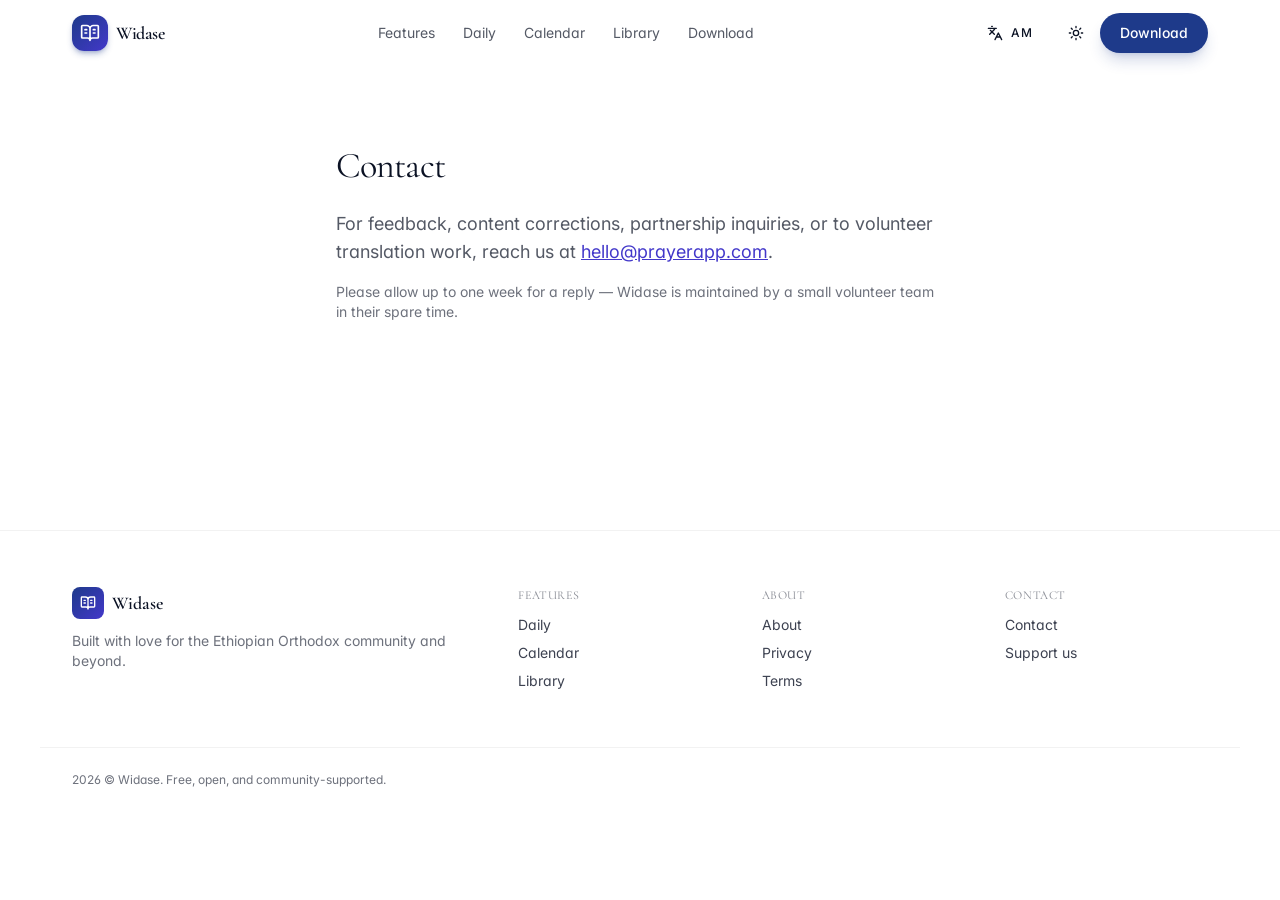
==== contact/index.html @ af651c94 "Publish Widase landing site" ====
<!DOCTYPE html><html lang="en" dir="ltr" class="scroll-pt-24"> <head><meta charset="UTF-8"><meta name="viewport" content="width=device-width, initial-scale=1, viewport-fit=cover"><meta name="generator" content="Astro v4.16.19"><meta name="theme-color" content="#1E3A8A" media="(prefers-color-scheme: light)"><meta name="theme-color" content="#0B1224" media="(prefers-color-scheme: dark)"><title>Contact — Widase</title><meta name="description" content="Get in touch."><link rel="canonical" href="https://widase.github.io/contact"><!-- Open Graph --><meta property="og:type" content="website"><meta property="og:title" content="Contact — Widase"><meta property="og:description" content="Get in touch."><meta property="og:image" content="https://widase.github.io/og.png"><meta property="og:url" content="https://widase.github.io/contact"><meta name="twitter:card" content="summary_large_image"><!-- Icons --><link rel="icon" type="image/svg+xml" href="/favicon.svg"><link rel="apple-touch-icon" href="/apple-touch-icon.png"><!-- Fonts: only the families we actually use, with display=swap --><link rel="preconnect" href="https://fonts.googleapis.com"><link rel="preconnect" href="https://fonts.gstatic.com" crossorigin><link rel="stylesheet" href="https://fonts.googleapis.com/css2?family=Inter:wght@400;500;600;700&family=Cormorant+Garamond:wght@500;600;700&family=Noto+Sans+Ethiopic:wght@400;500;700&display=swap"><!-- JSON-LD: organization --><script type="application/ld+json">
      {JSON.stringify({
        '@context': 'https://schema.org',
        '@type': 'MobileApplication',
        name: 'Widase',
        operatingSystem: 'iOS, Android',
        applicationCategory: 'LifestyleApplication',
        offers: { '@type': 'Offer', price: '0', priceCurrency: 'USD' },
      })}
    </script><link rel="stylesheet" href="/_assets/about.DtIbSmfr.css"><script type="module" src="/_assets/page.1NgSk6RU.js"></script></head> <body class="min-h-dvh"> <a href="#main" class="sr-only focus:not-sr-only focus:fixed focus:top-2 focus:left-2 focus:z-50 focus:btn-primary">
Skip to content
</a> <header class="sticky top-0 z-40 glass"> <div class="container-1200 flex items-center justify-between py-3"> <a href="/" class="flex items-center gap-2 group"> <span class="grid h-9 w-9 place-items-center rounded-xl bg-gradient-to-br from-brand-900 to-brand-700 text-white shadow-md shadow-brand-900/30"> <svg width="1em" height="1em" class="h-5 w-5" data-icon="lucide:book-open-text">   <symbol id="ai:lucide:book-open-text" viewBox="0 0 24 24"><path fill="none" stroke="currentColor" stroke-linecap="round" stroke-linejoin="round" stroke-width="2" d="M12 7v14m4-9h2m-2-4h2M3 18a1 1 0 0 1-1-1V4a1 1 0 0 1 1-1h5a4 4 0 0 1 4 4a4 4 0 0 1 4-4h5a1 1 0 0 1 1 1v13a1 1 0 0 1-1 1h-6a3 3 0 0 0-3 3a3 3 0 0 0-3-3zm3-6h2M6 8h2"/></symbol><use href="#ai:lucide:book-open-text"></use>  </svg> </span> <span class="font-display text-lg font-semibold tracking-tight">Widase</span> </a> <nav class="hidden md:flex items-center gap-7 text-sm"> <a href="/#features" class="text-ink-950/70 dark:text-slate-300 hover:text-brand-900 dark:hover:text-white transition-colors"> Features </a><a href="/#daily" class="text-ink-950/70 dark:text-slate-300 hover:text-brand-900 dark:hover:text-white transition-colors"> Daily </a><a href="/#calendar" class="text-ink-950/70 dark:text-slate-300 hover:text-brand-900 dark:hover:text-white transition-colors"> Calendar </a><a href="/#library" class="text-ink-950/70 dark:text-slate-300 hover:text-brand-900 dark:hover:text-white transition-colors"> Library </a><a href="/#download" class="text-ink-950/70 dark:text-slate-300 hover:text-brand-900 dark:hover:text-white transition-colors"> Download </a> </nav> <div class="flex items-center gap-2"> <a href="/am" class="btn-ghost text-xs uppercase tracking-wide" aria-label="Toggle language"> <svg width="1em" height="1em" class="h-4 w-4" data-icon="lucide:languages">   <symbol id="ai:lucide:languages" viewBox="0 0 24 24"><path fill="none" stroke="currentColor" stroke-linecap="round" stroke-linejoin="round" stroke-width="2" d="m5 8l6 6m-7 0l6-6l2-3M2 5h12M7 2h1m14 20l-5-10l-5 10m2-4h6"/></symbol><use href="#ai:lucide:languages"></use>  </svg> <span>AM</span> </a> <button type="button" id="theme-toggle" class="btn-ghost p-2" aria-label="Toggle dark mode"> <svg width="1em" height="1em" class="h-4 w-4 dark:hidden" data-icon="lucide:sun">   <symbol id="ai:lucide:sun" viewBox="0 0 24 24"><g fill="none" stroke="currentColor" stroke-linecap="round" stroke-linejoin="round" stroke-width="2"><circle cx="12" cy="12" r="4"/><path d="M12 2v2m0 16v2M4.93 4.93l1.41 1.41m11.32 11.32l1.41 1.41M2 12h2m16 0h2M6.34 17.66l-1.41 1.41M19.07 4.93l-1.41 1.41"/></g></symbol><use href="#ai:lucide:sun"></use>  </svg> <svg width="1em" height="1em" class="h-4 w-4 hidden dark:inline" data-icon="lucide:moon">   <symbol id="ai:lucide:moon" viewBox="0 0 24 24"><path fill="none" stroke="currentColor" stroke-linecap="round" stroke-linejoin="round" stroke-width="2" d="M20.985 12.486a9 9 0 1 1-9.473-9.472c.405-.022.617.46.402.803a6 6 0 0 0 8.268 8.268c.344-.215.825-.004.803.401"/></symbol><use href="#ai:lucide:moon"></use>  </svg> </button> <a href="/#download" class="btn-primary hidden sm:inline-flex"> Download </a> </div> </div> </header> <script>
  // Theme persistence — runs on every nav, no JS framework needed.
  (function () {
    const apply = (mode) => {
      document.documentElement.classList.toggle('dark', mode === 'dark');
    };
    const stored = localStorage.getItem('theme');
    apply(stored ?? (matchMedia('(prefers-color-scheme: dark)').matches ? 'dark' : 'light'));

    document.addEventListener('click', (e) => {
      const t = e.target;
      if (!(t instanceof Element)) return;
      const btn = t.closest('#theme-toggle');
      if (!btn) return;
      const next = document.documentElement.classList.contains('dark') ? 'light' : 'dark';
      apply(next);
      localStorage.setItem('theme', next);
    });
  })();
</script> <main id="main">  <section class="container-1200 py-20 max-w-2xl"> <h1 class="font-display text-4xl">Contact</h1> <p class="mt-6 text-lg text-ink-950/70 dark:text-slate-300">
For feedback, content corrections, partnership inquiries, or to volunteer
      translation work, reach us at <a class="text-brand-700 dark:text-brand-400 underline" href="mailto:hello@prayerapp.com">hello@prayerapp.com</a>.
</p> <p class="mt-4 text-sm text-ink-950/60 dark:text-slate-400">
Please allow up to one week for a reply — Widase is maintained by a
      small volunteer team in their spare time.
</p> </section>  </main> <footer class="mt-32 border-t border-black/5 dark:border-white/10 bg-white/40 dark:bg-ink-950/60"> <div class="container-1200 py-14 grid gap-10 md:grid-cols-[2fr_1fr_1fr_1fr]"> <div class="space-y-3"> <div class="flex items-center gap-2"> <span class="grid h-8 w-8 place-items-center rounded-lg bg-gradient-to-br from-brand-900 to-brand-700 text-white"> <svg width="1em" height="1em" viewBox="0 0 24 24" class="h-4 w-4" data-icon="lucide:book-open-text">   <use href="#ai:lucide:book-open-text"></use>  </svg> </span> <span class="font-display text-lg font-semibold">Widase</span> </div> <p class="text-sm text-ink-950/60 dark:text-slate-400 max-w-sm"> Built with love for the Ethiopian Orthodox community and beyond. </p> </div> <div> <h3 class="text-xs uppercase tracking-wider text-ink-950/50 dark:text-slate-500 mb-3">Features</h3> <ul class="space-y-2 text-sm"> <li> <a href="/#daily" class="text-ink-950/80 dark:text-slate-300 hover:text-brand-900 dark:hover:text-white transition"> Daily </a> </li><li> <a href="/#calendar" class="text-ink-950/80 dark:text-slate-300 hover:text-brand-900 dark:hover:text-white transition"> Calendar </a> </li><li> <a href="/#library" class="text-ink-950/80 dark:text-slate-300 hover:text-brand-900 dark:hover:text-white transition"> Library </a> </li> </ul> </div><div> <h3 class="text-xs uppercase tracking-wider text-ink-950/50 dark:text-slate-500 mb-3">About</h3> <ul class="space-y-2 text-sm"> <li> <a href="/about" class="text-ink-950/80 dark:text-slate-300 hover:text-brand-900 dark:hover:text-white transition"> About </a> </li><li> <a href="/privacy" class="text-ink-950/80 dark:text-slate-300 hover:text-brand-900 dark:hover:text-white transition"> Privacy </a> </li><li> <a href="/terms" class="text-ink-950/80 dark:text-slate-300 hover:text-brand-900 dark:hover:text-white transition"> Terms </a> </li> </ul> </div><div> <h3 class="text-xs uppercase tracking-wider text-ink-950/50 dark:text-slate-500 mb-3">Contact</h3> <ul class="space-y-2 text-sm"> <li> <a href="/contact" class="text-ink-950/80 dark:text-slate-300 hover:text-brand-900 dark:hover:text-white transition"> Contact </a> </li><li> <a href="/donate" class="text-ink-950/80 dark:text-slate-300 hover:text-brand-900 dark:hover:text-white transition"> Support us </a> </li> </ul> </div> </div> <div class="container-1200 py-6 flex flex-col sm:flex-row items-center justify-between gap-4 border-t border-black/5 dark:border-white/10 text-xs text-ink-950/60 dark:text-slate-500"> <p>2026 © Widase. Free, open, and community-supported.</p> </div> </footer> </body></html>
---- _assets/about.DtIbSmfr.css ----
*,:before,:after{--tw-border-spacing-x: 0;--tw-border-spacing-y: 0;--tw-translate-x: 0;--tw-translate-y: 0;--tw-rotate: 0;--tw-skew-x: 0;--tw-skew-y: 0;--tw-scale-x: 1;--tw-scale-y: 1;--tw-pan-x: ;--tw-pan-y: ;--tw-pinch-zoom: ;--tw-scroll-snap-strictness: proximity;--tw-gradient-from-position: ;--tw-gradient-via-position: ;--tw-gradient-to-position: ;--tw-ordinal: ;--tw-slashed-zero: ;--tw-numeric-figure: ;--tw-numeric-spacing: ;--tw-numeric-fraction: ;--tw-ring-inset: ;--tw-ring-offset-width: 0px;--tw-ring-offset-color: #fff;--tw-ring-color: rgb(59 130 246 / .5);--tw-ring-offset-shadow: 0 0 #0000;--tw-ring-shadow: 0 0 #0000;--tw-shadow: 0 0 #0000;--tw-shadow-colored: 0 0 #0000;--tw-blur: ;--tw-brightness: ;--tw-contrast: ;--tw-grayscale: ;--tw-hue-rotate: ;--tw-invert: ;--tw-saturate: ;--tw-sepia: ;--tw-drop-shadow: ;--tw-backdrop-blur: ;--tw-backdrop-brightness: ;--tw-backdrop-contrast: ;--tw-backdrop-grayscale: ;--tw-backdrop-hue-rotate: ;--tw-backdrop-invert: ;--tw-backdrop-opacity: ;--tw-backdrop-saturate: ;--tw-backdrop-sepia: ;--tw-contain-size: ;--tw-contain-layout: ;--tw-contain-paint: ;--tw-contain-style: }::backdrop{--tw-border-spacing-x: 0;--tw-border-spacing-y: 0;--tw-translate-x: 0;--tw-translate-y: 0;--tw-rotate: 0;--tw-skew-x: 0;--tw-skew-y: 0;--tw-scale-x: 1;--tw-scale-y: 1;--tw-pan-x: ;--tw-pan-y: ;--tw-pinch-zoom: ;--tw-scroll-snap-strictness: proximity;--tw-gradient-from-position: ;--tw-gradient-via-position: ;--tw-gradient-to-position: ;--tw-ordinal: ;--tw-slashed-zero: ;--tw-numeric-figure: ;--tw-numeric-spacing: ;--tw-numeric-fraction: ;--tw-ring-inset: ;--tw-ring-offset-width: 0px;--tw-ring-offset-color: #fff;--tw-ring-color: rgb(59 130 246 / .5);--tw-ring-offset-shadow: 0 0 #0000;--tw-ring-shadow: 0 0 #0000;--tw-shadow: 0 0 #0000;--tw-shadow-colored: 0 0 #0000;--tw-blur: ;--tw-brightness: ;--tw-contrast: ;--tw-grayscale: ;--tw-hue-rotate: ;--tw-invert: ;--tw-saturate: ;--tw-sepia: ;--tw-drop-shadow: ;--tw-backdrop-blur: ;--tw-backdrop-brightness: ;--tw-backdrop-contrast: ;--tw-backdrop-grayscale: ;--tw-backdrop-hue-rotate: ;--tw-backdrop-invert: ;--tw-backdrop-opacity: ;--tw-backdrop-saturate: ;--tw-backdrop-sepia: ;--tw-contain-size: ;--tw-contain-layout: ;--tw-contain-paint: ;--tw-contain-style: }*,:before,:after{box-sizing:border-box;border-width:0;border-style:solid;border-color:#e5e7eb}:before,:after{--tw-content: ""}html,:host{line-height:1.5;-webkit-text-size-adjust:100%;-moz-tab-size:4;-o-tab-size:4;tab-size:4;font-family:Inter,system-ui,sans-serif;font-feature-settings:normal;font-variation-settings:normal;-webkit-tap-highlight-color:transparent}body{margin:0;line-height:inherit}hr{height:0;color:inherit;border-top-width:1px}abbr:where([title]){-webkit-text-decoration:underline dotted;text-decoration:underline dotted}h1,h2,h3,h4,h5,h6{font-size:inherit;font-weight:inherit}a{color:inherit;text-decoration:inherit}b,strong{font-weight:bolder}code,kbd,samp,pre{font-family:ui-monospace,SFMono-Regular,Menlo,Monaco,Consolas,Liberation Mono,Courier New,monospace;font-feature-settings:normal;font-variation-settings:normal;font-size:1em}small{font-size:80%}sub,sup{font-size:75%;line-height:0;position:relative;vertical-align:baseline}sub{bottom:-.25em}sup{top:-.5em}table{text-indent:0;border-color:inherit;border-collapse:collapse}button,input,optgroup,select,textarea{font-family:inherit;font-feature-settings:inherit;font-variation-settings:inherit;font-size:100%;font-weight:inherit;line-height:inherit;letter-spacing:inherit;color:inherit;margin:0;padding:0}button,select{text-transform:none}button,input:where([type=button]),input:where([type=reset]),input:where([type=submit]){-webkit-appearance:button;background-color:transparent;background-image:none}:-moz-focusring{outline:auto}:-moz-ui-invalid{box-shadow:none}progress{vertical-align:baseline}::-webkit-inner-spin-button,::-webkit-outer-spin-button{height:auto}[type=search]{-webkit-appearance:textfield;outline-offset:-2px}::-webkit-search-decoration{-webkit-appearance:none}::-webkit-file-upload-button{-webkit-appearance:button;font:inherit}summary{display:list-item}blockquote,dl,dd,h1,h2,h3,h4,h5,h6,hr,figure,p,pre{margin:0}fieldset{margin:0;padding:0}legend{padding:0}ol,ul,menu{list-style:none;margin:0;padding:0}dialog{padding:0}textarea{resize:vertical}input::-moz-placeholder,textarea::-moz-placeholder{opacity:1;color:#9ca3af}input::placeholder,textarea::placeholder{opacity:1;color:#9ca3af}button,[role=button]{cursor:pointer}:disabled{cursor:default}img,svg,video,canvas,audio,iframe,embed,object{display:block;vertical-align:middle}img,video{max-width:100%;height:auto}[hidden]:where(:not([hidden=until-found])){display:none}html{-webkit-font-smoothing:antialiased;text-rendering:optimizeLegibility;color-scheme:light dark;scroll-behavior:smooth}html.dark{color-scheme:dark}body{--tw-bg-opacity: 1;background-color:rgb(255 255 255 / var(--tw-bg-opacity, 1));font-family:Inter,system-ui,sans-serif;--tw-text-opacity: 1;color:rgb(11 18 36 / var(--tw-text-opacity, 1))}body:is(.dark *){--tw-bg-opacity: 1;background-color:rgb(11 18 36 / var(--tw-bg-opacity, 1));--tw-text-opacity: 1;color:rgb(241 245 249 / var(--tw-text-opacity, 1))}body{font-feature-settings:"ss01","cv11"}:where([lang=am]){font-family:Noto Sans Ethiopic,system-ui,sans-serif}h1,h2,h3,h4{font-family:Cormorant Garamond,Georgia,serif;letter-spacing:-.025em}::-moz-selection{background-color:#c7d2feb3;--tw-text-opacity: 1;color:rgb(15 31 79 / var(--tw-text-opacity, 1))}::selection{background-color:#c7d2feb3;--tw-text-opacity: 1;color:rgb(15 31 79 / var(--tw-text-opacity, 1))}.container-1200{margin-left:auto;margin-right:auto;width:100%;max-width:1200px;padding-left:1rem;padding-right:1rem}@media (min-width: 640px){.container-1200{padding-left:1.5rem;padding-right:1.5rem}}@media (min-width: 1024px){.container-1200{padding-left:2rem;padding-right:2rem}}.glass{border-width:1px;border-color:#fff6;background-color:#ffffffb3;--tw-backdrop-blur: blur(12px);backdrop-filter:var(--tw-backdrop-blur) var(--tw-backdrop-brightness) var(--tw-backdrop-contrast) var(--tw-backdrop-grayscale) var(--tw-backdrop-hue-rotate) var(--tw-backdrop-invert) var(--tw-backdrop-opacity) var(--tw-backdrop-saturate) var(--tw-backdrop-sepia)}.glass:is(.dark *){border-color:#ffffff1a;background-color:#111b3399}.\!btn{display:inline-flex;align-items:center;justify-content:center;gap:.5rem;border-radius:9999px;padding:.625rem 1.25rem;font-size:.875rem;line-height:1.25rem;font-weight:500;transition-property:all;transition-timing-function:cubic-bezier(.4,0,.2,1);transition-duration:.2s}.\!btn:focus-visible{outline:2px solid transparent;outline-offset:2px;--tw-ring-offset-shadow: var(--tw-ring-inset) 0 0 0 var(--tw-ring-offset-width) var(--tw-ring-offset-color);--tw-ring-shadow: var(--tw-ring-inset) 0 0 0 calc(2px + var(--tw-ring-offset-width)) var(--tw-ring-color);box-shadow:var(--tw-ring-offset-shadow),var(--tw-ring-shadow),var(--tw-shadow, 0 0 #0000);--tw-ring-opacity: 1;--tw-ring-color: rgb(129 140 248 / var(--tw-ring-opacity, 1));--tw-ring-offset-width: 2px;--tw-ring-offset-color: #fff}.\!btn:focus-visible:is(.dark *){--tw-ring-offset-color: #0B1224}.btn{display:inline-flex;align-items:center;justify-content:center;gap:.5rem;border-radius:9999px;padding:.625rem 1.25rem;font-size:.875rem;line-height:1.25rem;font-weight:500;transition-property:all;transition-timing-function:cubic-bezier(.4,0,.2,1);transition-duration:.2s}.btn:focus-visible{outline:2px solid transparent;outline-offset:2px;--tw-ring-offset-shadow: var(--tw-ring-inset) 0 0 0 var(--tw-ring-offset-width) var(--tw-ring-offset-color);--tw-ring-shadow: var(--tw-ring-inset) 0 0 0 calc(2px + var(--tw-ring-offset-width)) var(--tw-ring-color);box-shadow:var(--tw-ring-offset-shadow),var(--tw-ring-shadow),var(--tw-shadow, 0 0 #0000);--tw-ring-opacity: 1;--tw-ring-color: rgb(129 140 248 / var(--tw-ring-opacity, 1));--tw-ring-offset-width: 2px;--tw-ring-offset-color: #fff}.btn:focus-visible:is(.dark *){--tw-ring-offset-color: #0B1224}.btn-primary{display:inline-flex;align-items:center;justify-content:center;gap:.5rem;border-radius:9999px;padding:.625rem 1.25rem;font-size:.875rem;line-height:1.25rem;font-weight:500;transition-property:all;transition-timing-function:cubic-bezier(.4,0,.2,1);transition-duration:.2s}.btn-primary:focus-visible{outline:2px solid transparent;outline-offset:2px;--tw-ring-offset-shadow: var(--tw-ring-inset) 0 0 0 var(--tw-ring-offset-width) var(--tw-ring-offset-color);--tw-ring-shadow: var(--tw-ring-inset) 0 0 0 calc(2px + var(--tw-ring-offset-width)) var(--tw-ring-color);box-shadow:var(--tw-ring-offset-shadow),var(--tw-ring-shadow),var(--tw-shadow, 0 0 #0000);--tw-ring-opacity: 1;--tw-ring-color: rgb(129 140 248 / var(--tw-ring-opacity, 1));--tw-ring-offset-width: 2px;--tw-ring-offset-color: #fff}.btn-primary:focus-visible:is(.dark *){--tw-ring-offset-color: #0B1224}.btn-primary{--tw-bg-opacity: 1;background-color:rgb(30 58 138 / var(--tw-bg-opacity, 1));--tw-text-opacity: 1;color:rgb(255 255 255 / var(--tw-text-opacity, 1));--tw-shadow: 0 10px 15px -3px rgb(0 0 0 / .1), 0 4px 6px -4px rgb(0 0 0 / .1);--tw-shadow-colored: 0 10px 15px -3px var(--tw-shadow-color), 0 4px 6px -4px var(--tw-shadow-color);box-shadow:var(--tw-ring-offset-shadow, 0 0 #0000),var(--tw-ring-shadow, 0 0 #0000),var(--tw-shadow);--tw-shadow-color: rgb(30 58 138 / .2);--tw-shadow: var(--tw-shadow-colored)}.btn-primary:hover{--tw-bg-opacity: 1;background-color:rgb(55 48 163 / var(--tw-bg-opacity, 1))}.btn-primary:active{--tw-scale-x: .98;--tw-scale-y: .98;transform:translate(var(--tw-translate-x),var(--tw-translate-y)) rotate(var(--tw-rotate)) skew(var(--tw-skew-x)) skewY(var(--tw-skew-y)) scaleX(var(--tw-scale-x)) scaleY(var(--tw-scale-y))}.btn-ghost{display:inline-flex;align-items:center;justify-content:center;gap:.5rem;border-radius:9999px;padding:.625rem 1.25rem;font-size:.875rem;line-height:1.25rem;font-weight:500;transition-property:all;transition-timing-function:cubic-bezier(.4,0,.2,1);transition-duration:.2s}.btn-ghost:focus-visible{outline:2px solid transparent;outline-offset:2px;--tw-ring-offset-shadow: var(--tw-ring-inset) 0 0 0 var(--tw-ring-offset-width) var(--tw-ring-offset-color);--tw-ring-shadow: var(--tw-ring-inset) 0 0 0 calc(2px + var(--tw-ring-offset-width)) var(--tw-ring-color);box-shadow:var(--tw-ring-offset-shadow),var(--tw-ring-shadow),var(--tw-shadow, 0 0 #0000);--tw-ring-opacity: 1;--tw-ring-color: rgb(129 140 248 / var(--tw-ring-opacity, 1));--tw-ring-offset-width: 2px;--tw-ring-offset-color: #fff}.btn-ghost:focus-visible:is(.dark *){--tw-ring-offset-color: #0B1224}.btn-ghost{--tw-text-opacity: 1;color:rgb(11 18 36 / var(--tw-text-opacity, 1))}.btn-ghost:hover{background-color:#0000000d}.btn-ghost:is(.dark *){--tw-text-opacity: 1;color:rgb(241 245 249 / var(--tw-text-opacity, 1))}.btn-ghost:hover:is(.dark *){background-color:#ffffff1a}.btn-gold{display:inline-flex;align-items:center;justify-content:center;gap:.5rem;border-radius:9999px;padding:.625rem 1.25rem;font-size:.875rem;line-height:1.25rem;font-weight:500;transition-property:all;transition-timing-function:cubic-bezier(.4,0,.2,1);transition-duration:.2s}.btn-gold:focus-visible{outline:2px solid transparent;outline-offset:2px;--tw-ring-offset-shadow: var(--tw-ring-inset) 0 0 0 var(--tw-ring-offset-width) var(--tw-ring-offset-color);--tw-ring-shadow: var(--tw-ring-inset) 0 0 0 calc(2px + var(--tw-ring-offset-width)) var(--tw-ring-color);box-shadow:var(--tw-ring-offset-shadow),var(--tw-ring-shadow),var(--tw-shadow, 0 0 #0000);--tw-ring-opacity: 1;--tw-ring-color: rgb(129 140 248 / var(--tw-ring-opacity, 1));--tw-ring-offset-width: 2px;--tw-ring-offset-color: #fff}.btn-gold:focus-visible:is(.dark *){--tw-ring-offset-color: #0B1224}.btn-gold{--tw-bg-opacity: 1;background-color:rgb(245 158 11 / var(--tw-bg-opacity, 1));--tw-text-opacity: 1;color:rgb(11 18 36 / var(--tw-text-opacity, 1));--tw-shadow: 0 10px 15px -3px rgb(0 0 0 / .1), 0 4px 6px -4px rgb(0 0 0 / .1);--tw-shadow-colored: 0 10px 15px -3px var(--tw-shadow-color), 0 4px 6px -4px var(--tw-shadow-color);box-shadow:var(--tw-ring-offset-shadow, 0 0 #0000),var(--tw-ring-shadow, 0 0 #0000),var(--tw-shadow);--tw-shadow-color: rgb(245 158 11 / .3);--tw-shadow: var(--tw-shadow-colored)}.btn-gold:hover{--tw-bg-opacity: 1;background-color:rgb(251 191 36 / var(--tw-bg-opacity, 1))}.btn-gold:active{--tw-scale-x: .98;--tw-scale-y: .98;transform:translate(var(--tw-translate-x),var(--tw-translate-y)) rotate(var(--tw-rotate)) skew(var(--tw-skew-x)) skewY(var(--tw-skew-y)) scaleX(var(--tw-scale-x)) scaleY(var(--tw-scale-y))}.ring-card{border-radius:1rem;border-width:1px;border-color:#0000000d;--tw-bg-opacity: 1;background-color:rgb(255 255 255 / var(--tw-bg-opacity, 1));--tw-shadow: 0 1px 2px 0 rgb(0 0 0 / .05);--tw-shadow-colored: 0 1px 2px 0 var(--tw-shadow-color);box-shadow:var(--tw-ring-offset-shadow, 0 0 #0000),var(--tw-ring-shadow, 0 0 #0000),var(--tw-shadow)}.ring-card:is(.dark *){border-color:#ffffff1a;background-color:#111b3399}.sr-only{position:absolute;width:1px;height:1px;padding:0;margin:-1px;overflow:hidden;clip:rect(0,0,0,0);white-space:nowrap;border-width:0}.static{position:static}.absolute{position:absolute}.relative{position:relative}.sticky{position:sticky}.-inset-12{inset:-3rem}.-bottom-32{bottom:-8rem}.-left-32{left:-8rem}.-right-24{right:-6rem}.-top-24{top:-6rem}.left-1\/2{left:50%}.top-0{top:0}.top-2\.5{top:.625rem}.-z-10{z-index:-10}.z-40{z-index:40}.m-4{margin:1rem}.mb-1{margin-bottom:.25rem}.mb-2{margin-bottom:.5rem}.mb-3{margin-bottom:.75rem}.mb-4{margin-bottom:1rem}.mb-5{margin-bottom:1.25rem}.mt-0\.5{margin-top:.125rem}.mt-1{margin-top:.25rem}.mt-10{margin-top:2.5rem}.mt-12{margin-top:3rem}.mt-3{margin-top:.75rem}.mt-32{margin-top:8rem}.mt-4{margin-top:1rem}.mt-6{margin-top:1.5rem}.mt-7{margin-top:1.75rem}.mt-8{margin-top:2rem}.line-clamp-3{overflow:hidden;display:-webkit-box;-webkit-box-orient:vertical;-webkit-line-clamp:3}.block{display:block}.flex{display:flex}.inline-flex{display:inline-flex}.grid{display:grid}.hidden{display:none}.h-1\.5{height:.375rem}.h-10{height:2.5rem}.h-3{height:.75rem}.h-3\.5{height:.875rem}.h-4{height:1rem}.h-5{height:1.25rem}.h-6{height:1.5rem}.h-72{height:18rem}.h-8{height:2rem}.h-9{height:2.25rem}.h-96{height:24rem}.h-\[560px\]{height:560px}.h-full{height:100%}.min-h-dvh{min-height:100dvh}.w-10{width:2.5rem}.w-24{width:6rem}.w-3{width:.75rem}.w-3\.5{width:.875rem}.w-4{width:1rem}.w-5{width:1.25rem}.w-6{width:1.5rem}.w-72{width:18rem}.w-8{width:2rem}.w-9{width:2.25rem}.w-96{width:24rem}.w-\[280px\]{width:280px}.w-full{width:100%}.max-w-2xl{max-width:42rem}.max-w-3xl{max-width:48rem}.max-w-md{max-width:28rem}.max-w-sm{max-width:24rem}.max-w-xl{max-width:36rem}.flex-1{flex:1 1 0%}.shrink-0{flex-shrink:0}.-translate-x-1\/2{--tw-translate-x: -50%;transform:translate(var(--tw-translate-x),var(--tw-translate-y)) rotate(var(--tw-rotate)) skew(var(--tw-skew-x)) skewY(var(--tw-skew-y)) scaleX(var(--tw-scale-x)) scaleY(var(--tw-scale-y))}@keyframes fadeInUp{0%{opacity:0;transform:translateY(16px)}to{opacity:1;transform:translateY(0)}}.animate-fade-in-up{animation:fadeInUp .7s ease-out both}@keyframes float{0%,to{transform:translateY(0)}50%{transform:translateY(-8px)}}.animate-float{animation:float 6s ease-in-out infinite}.scroll-pt-24{scroll-padding-top:6rem}.grid-cols-2{grid-template-columns:repeat(2,minmax(0,1fr))}.grid-cols-3{grid-template-columns:repeat(3,minmax(0,1fr))}.grid-cols-5{grid-template-columns:repeat(5,minmax(0,1fr))}.flex-col{flex-direction:column}.flex-wrap{flex-wrap:wrap}.place-items-center{place-items:center}.items-start{align-items:flex-start}.items-center{align-items:center}.justify-between{justify-content:space-between}.gap-0\.5{gap:.125rem}.gap-1{gap:.25rem}.gap-10{gap:2.5rem}.gap-12{gap:3rem}.gap-2{gap:.5rem}.gap-3{gap:.75rem}.gap-4{gap:1rem}.gap-5{gap:1.25rem}.gap-6{gap:1.5rem}.gap-7{gap:1.75rem}.space-y-2>:not([hidden])~:not([hidden]){--tw-space-y-reverse: 0;margin-top:calc(.5rem * calc(1 - var(--tw-space-y-reverse)));margin-bottom:calc(.5rem * var(--tw-space-y-reverse))}.space-y-3>:not([hidden])~:not([hidden]){--tw-space-y-reverse: 0;margin-top:calc(.75rem * calc(1 - var(--tw-space-y-reverse)));margin-bottom:calc(.75rem * var(--tw-space-y-reverse))}.space-y-4>:not([hidden])~:not([hidden]){--tw-space-y-reverse: 0;margin-top:calc(1rem * calc(1 - var(--tw-space-y-reverse)));margin-bottom:calc(1rem * var(--tw-space-y-reverse))}.justify-self-center{justify-self:center}.overflow-hidden{overflow:hidden}.text-balance{text-wrap:balance}.rounded-2xl{border-radius:1rem}.rounded-3xl{border-radius:1.5rem}.rounded-\[36px\]{border-radius:36px}.rounded-\[44px\]{border-radius:44px}.rounded-\[60px\]{border-radius:60px}.rounded-full{border-radius:9999px}.rounded-lg{border-radius:.5rem}.rounded-xl{border-radius:.75rem}.border{border-width:1px}.border-t{border-top-width:1px}.border-black\/10{border-color:#0000001a}.border-black\/5{border-color:#0000000d}.bg-black\/40{background-color:#0006}.bg-brand-100{--tw-bg-opacity: 1;background-color:rgb(224 231 255 / var(--tw-bg-opacity, 1))}.bg-brand-400\/30{background-color:#818cf84d}.bg-brand-50{--tw-bg-opacity: 1;background-color:rgb(238 242 255 / var(--tw-bg-opacity, 1))}.bg-brand-500\/10{background-color:#6366f11a}.bg-brand-900\/95{background-color:#1e3a8af2}.bg-gold-500\/15{background-color:#f59e0b26}.bg-gold-500\/30{background-color:#f59e0b4d}.bg-white{--tw-bg-opacity: 1;background-color:rgb(255 255 255 / var(--tw-bg-opacity, 1))}.bg-white\/10{background-color:#ffffff1a}.bg-white\/40{background-color:#fff6}.bg-gradient-to-b{background-image:linear-gradient(to bottom,var(--tw-gradient-stops))}.bg-gradient-to-br{background-image:linear-gradient(to bottom right,var(--tw-gradient-stops))}.bg-hero-radial{background-image:radial-gradient(1200px 600px at 80% -10%,rgba(99,102,241,.35),transparent 60%),radial-gradient(900px 500px at -10% 110%,rgba(245,158,11,.25),transparent 60%)}.from-brand-900{--tw-gradient-from: #1E3A8A var(--tw-gradient-from-position);--tw-gradient-to: rgb(30 58 138 / 0) var(--tw-gradient-to-position);--tw-gradient-stops: var(--tw-gradient-from), var(--tw-gradient-to)}.from-brand-950{--tw-gradient-from: #0F1F4F var(--tw-gradient-from-position);--tw-gradient-to: rgb(15 31 79 / 0) var(--tw-gradient-to-position);--tw-gradient-stops: var(--tw-gradient-from), var(--tw-gradient-to)}.from-white{--tw-gradient-from: #fff var(--tw-gradient-from-position);--tw-gradient-to: rgb(255 255 255 / 0) var(--tw-gradient-to-position);--tw-gradient-stops: var(--tw-gradient-from), var(--tw-gradient-to)}.via-brand-800{--tw-gradient-to: rgb(55 48 163 / 0) var(--tw-gradient-to-position);--tw-gradient-stops: var(--tw-gradient-from), #3730A3 var(--tw-gradient-via-position), var(--tw-gradient-to)}.to-brand-50\/40{--tw-gradient-to: rgb(238 242 255 / .4) var(--tw-gradient-to-position)}.to-brand-700{--tw-gradient-to: #4338CA var(--tw-gradient-to-position)}.to-ink-950{--tw-gradient-to: #0B1224 var(--tw-gradient-to-position)}.p-10{padding:2.5rem}.p-2{padding:.5rem}.p-3{padding:.75rem}.p-4{padding:1rem}.p-5{padding:1.25rem}.p-6{padding:1.5rem}.px-2{padding-left:.5rem;padding-right:.5rem}.px-3{padding-left:.75rem;padding-right:.75rem}.px-5{padding-left:1.25rem;padding-right:1.25rem}.py-1{padding-top:.25rem;padding-bottom:.25rem}.py-14{padding-top:3.5rem;padding-bottom:3.5rem}.py-20{padding-top:5rem;padding-bottom:5rem}.py-24{padding-top:6rem;padding-bottom:6rem}.py-3{padding-top:.75rem;padding-bottom:.75rem}.py-6{padding-top:1.5rem;padding-bottom:1.5rem}.pb-4{padding-bottom:1rem}.pt-2{padding-top:.5rem}.pt-4{padding-top:1rem}.text-left{text-align:left}.font-display{font-family:Cormorant Garamond,Georgia,serif}.text-2xl{font-size:1.5rem;line-height:2rem}.text-3xl{font-size:1.875rem;line-height:2.25rem}.text-4xl{font-size:2.25rem;line-height:2.5rem}.text-\[10px\]{font-size:10px}.text-\[9px\]{font-size:9px}.text-lg{font-size:1.125rem;line-height:1.75rem}.text-sm{font-size:.875rem;line-height:1.25rem}.text-xs{font-size:.75rem;line-height:1rem}.font-medium{font-weight:500}.font-semibold{font-weight:600}.uppercase{text-transform:uppercase}.capitalize{text-transform:capitalize}.italic{font-style:italic}.leading-\[1\.05\]{line-height:1.05}.leading-relaxed{line-height:1.625}.leading-tight{line-height:1.25}.tracking-tight{letter-spacing:-.025em}.tracking-wide{letter-spacing:.025em}.tracking-wider{letter-spacing:.05em}.tracking-widest{letter-spacing:.1em}.text-brand-500{--tw-text-opacity: 1;color:rgb(99 102 241 / var(--tw-text-opacity, 1))}.text-brand-700{--tw-text-opacity: 1;color:rgb(67 56 202 / var(--tw-text-opacity, 1))}.text-brand-900{--tw-text-opacity: 1;color:rgb(30 58 138 / var(--tw-text-opacity, 1))}.text-cyan-500{--tw-text-opacity: 1;color:rgb(6 182 212 / var(--tw-text-opacity, 1))}.text-emerald-500{--tw-text-opacity: 1;color:rgb(16 185 129 / var(--tw-text-opacity, 1))}.text-gold-500{--tw-text-opacity: 1;color:rgb(245 158 11 / var(--tw-text-opacity, 1))}.text-gold-600{--tw-text-opacity: 1;color:rgb(217 119 6 / var(--tw-text-opacity, 1))}.text-ink-950{--tw-text-opacity: 1;color:rgb(11 18 36 / var(--tw-text-opacity, 1))}.text-ink-950\/50{color:#0b122480}.text-ink-950\/60{color:#0b122499}.text-ink-950\/70{color:#0b1224b3}.text-ink-950\/80{color:#0b1224cc}.text-rose-500{--tw-text-opacity: 1;color:rgb(244 63 94 / var(--tw-text-opacity, 1))}.text-violet-500{--tw-text-opacity: 1;color:rgb(139 92 246 / var(--tw-text-opacity, 1))}.text-white{--tw-text-opacity: 1;color:rgb(255 255 255 / var(--tw-text-opacity, 1))}.text-white\/80{color:#fffc}.underline{text-decoration-line:underline}.opacity-70{opacity:.7}.opacity-80{opacity:.8}.opacity-90{opacity:.9}.shadow-2xl{--tw-shadow: 0 25px 50px -12px rgb(0 0 0 / .25);--tw-shadow-colored: 0 25px 50px -12px var(--tw-shadow-color);box-shadow:var(--tw-ring-offset-shadow, 0 0 #0000),var(--tw-ring-shadow, 0 0 #0000),var(--tw-shadow)}.shadow-lg{--tw-shadow: 0 10px 15px -3px rgb(0 0 0 / .1), 0 4px 6px -4px rgb(0 0 0 / .1);--tw-shadow-colored: 0 10px 15px -3px var(--tw-shadow-color), 0 4px 6px -4px var(--tw-shadow-color);box-shadow:var(--tw-ring-offset-shadow, 0 0 #0000),var(--tw-ring-shadow, 0 0 #0000),var(--tw-shadow)}.shadow-md{--tw-shadow: 0 4px 6px -1px rgb(0 0 0 / .1), 0 2px 4px -2px rgb(0 0 0 / .1);--tw-shadow-colored: 0 4px 6px -1px var(--tw-shadow-color), 0 2px 4px -2px var(--tw-shadow-color);box-shadow:var(--tw-ring-offset-shadow, 0 0 #0000),var(--tw-ring-shadow, 0 0 #0000),var(--tw-shadow)}.shadow-xl{--tw-shadow: 0 20px 25px -5px rgb(0 0 0 / .1), 0 8px 10px -6px rgb(0 0 0 / .1);--tw-shadow-colored: 0 20px 25px -5px var(--tw-shadow-color), 0 8px 10px -6px var(--tw-shadow-color);box-shadow:var(--tw-ring-offset-shadow, 0 0 #0000),var(--tw-ring-shadow, 0 0 #0000),var(--tw-shadow)}.shadow-black\/20{--tw-shadow-color: rgb(0 0 0 / .2);--tw-shadow: var(--tw-shadow-colored)}.shadow-brand-900\/30{--tw-shadow-color: rgb(30 58 138 / .3);--tw-shadow: var(--tw-shadow-colored)}.shadow-brand-900\/40{--tw-shadow-color: rgb(30 58 138 / .4);--tw-shadow: var(--tw-shadow-colored)}.ring-1{--tw-ring-offset-shadow: var(--tw-ring-inset) 0 0 0 var(--tw-ring-offset-width) var(--tw-ring-offset-color);--tw-ring-shadow: var(--tw-ring-inset) 0 0 0 calc(1px + var(--tw-ring-offset-width)) var(--tw-ring-color);box-shadow:var(--tw-ring-offset-shadow),var(--tw-ring-shadow),var(--tw-shadow, 0 0 #0000)}.ring-black\/5{--tw-ring-color: rgb(0 0 0 / .05)}.ring-brand-200\/60{--tw-ring-color: rgb(199 210 254 / .6)}.ring-white\/10{--tw-ring-color: rgb(255 255 255 / .1)}.blur-3xl{--tw-blur: blur(64px);filter:var(--tw-blur) var(--tw-brightness) var(--tw-contrast) var(--tw-grayscale) var(--tw-hue-rotate) var(--tw-invert) var(--tw-saturate) var(--tw-sepia) var(--tw-drop-shadow)}.backdrop-blur{--tw-backdrop-blur: blur(8px);backdrop-filter:var(--tw-backdrop-blur) var(--tw-backdrop-brightness) var(--tw-backdrop-contrast) var(--tw-backdrop-grayscale) var(--tw-backdrop-hue-rotate) var(--tw-backdrop-invert) var(--tw-backdrop-opacity) var(--tw-backdrop-saturate) var(--tw-backdrop-sepia)}.transition{transition-property:color,background-color,border-color,text-decoration-color,fill,stroke,opacity,box-shadow,transform,filter,backdrop-filter;transition-timing-function:cubic-bezier(.4,0,.2,1);transition-duration:.15s}.transition-colors{transition-property:color,background-color,border-color,text-decoration-color,fill,stroke;transition-timing-function:cubic-bezier(.4,0,.2,1);transition-duration:.15s}@media (prefers-reduced-motion: reduce){*{animation:none!important;transition:none!important}}.focus\:btn-primary:focus{display:inline-flex;align-items:center;justify-content:center;gap:.5rem;border-radius:9999px;padding:.625rem 1.25rem;font-size:.875rem;line-height:1.25rem;font-weight:500;transition-property:all;transition-timing-function:cubic-bezier(.4,0,.2,1);transition-duration:.2s}.focus\:btn-primary:focus:focus-visible{outline:2px solid transparent;outline-offset:2px;--tw-ring-offset-shadow: var(--tw-ring-inset) 0 0 0 var(--tw-ring-offset-width) var(--tw-ring-offset-color);--tw-ring-shadow: var(--tw-ring-inset) 0 0 0 calc(2px + var(--tw-ring-offset-width)) var(--tw-ring-color);box-shadow:var(--tw-ring-offset-shadow),var(--tw-ring-shadow),var(--tw-shadow, 0 0 #0000);--tw-ring-opacity: 1;--tw-ring-color: rgb(129 140 248 / var(--tw-ring-opacity, 1));--tw-ring-offset-width: 2px;--tw-ring-offset-color: #fff}.focus\:btn-primary:focus:focus-visible:is(.dark *){--tw-ring-offset-color: #0B1224}.focus\:btn-primary:focus{--tw-bg-opacity: 1;background-color:rgb(30 58 138 / var(--tw-bg-opacity, 1));--tw-text-opacity: 1;color:rgb(255 255 255 / var(--tw-text-opacity, 1));--tw-shadow: 0 10px 15px -3px rgb(0 0 0 / .1), 0 4px 6px -4px rgb(0 0 0 / .1);--tw-shadow-colored: 0 10px 15px -3px var(--tw-shadow-color), 0 4px 6px -4px var(--tw-shadow-color);box-shadow:var(--tw-ring-offset-shadow, 0 0 #0000),var(--tw-ring-shadow, 0 0 #0000),var(--tw-shadow);--tw-shadow-color: rgb(30 58 138 / .2);--tw-shadow: var(--tw-shadow-colored)}.focus\:btn-primary:focus:hover{--tw-bg-opacity: 1;background-color:rgb(55 48 163 / var(--tw-bg-opacity, 1))}.focus\:btn-primary:focus:active{--tw-scale-x: .98;--tw-scale-y: .98;transform:translate(var(--tw-translate-x),var(--tw-translate-y)) rotate(var(--tw-rotate)) skew(var(--tw-skew-x)) skewY(var(--tw-skew-y)) scaleX(var(--tw-scale-x)) scaleY(var(--tw-scale-y))}.hover\:-translate-y-0\.5:hover{--tw-translate-y: -.125rem;transform:translate(var(--tw-translate-x),var(--tw-translate-y)) rotate(var(--tw-rotate)) skew(var(--tw-skew-x)) skewY(var(--tw-skew-y)) scaleX(var(--tw-scale-x)) scaleY(var(--tw-scale-y))}.hover\:bg-slate-100:hover{--tw-bg-opacity: 1;background-color:rgb(241 245 249 / var(--tw-bg-opacity, 1))}.hover\:text-brand-900:hover{--tw-text-opacity: 1;color:rgb(30 58 138 / var(--tw-text-opacity, 1))}.hover\:shadow-md:hover{--tw-shadow: 0 4px 6px -1px rgb(0 0 0 / .1), 0 2px 4px -2px rgb(0 0 0 / .1);--tw-shadow-colored: 0 4px 6px -1px var(--tw-shadow-color), 0 2px 4px -2px var(--tw-shadow-color);box-shadow:var(--tw-ring-offset-shadow, 0 0 #0000),var(--tw-ring-shadow, 0 0 #0000),var(--tw-shadow)}.focus\:not-sr-only:focus{position:static;width:auto;height:auto;padding:0;margin:0;overflow:visible;clip:auto;white-space:normal}.focus\:fixed:focus{position:fixed}.focus\:left-2:focus{left:.5rem}.focus\:top-2:focus{top:.5rem}.focus\:z-50:focus{z-index:50}.dark\:inline:is(.dark *){display:inline}.dark\:hidden:is(.dark *){display:none}.dark\:border-white\/10:is(.dark *){border-color:#ffffff1a}.dark\:bg-brand-900\/40:is(.dark *){background-color:#1e3a8a66}.dark\:bg-ink-900:is(.dark *){--tw-bg-opacity: 1;background-color:rgb(17 27 51 / var(--tw-bg-opacity, 1))}.dark\:bg-ink-900\/70:is(.dark *){background-color:#111b33b3}.dark\:bg-ink-950\/60:is(.dark *){background-color:#0b122499}.dark\:bg-white\/5:is(.dark *){background-color:#ffffff0d}.dark\:from-ink-900:is(.dark *){--tw-gradient-from: #111B33 var(--tw-gradient-from-position);--tw-gradient-to: rgb(17 27 51 / 0) var(--tw-gradient-to-position);--tw-gradient-stops: var(--tw-gradient-from), var(--tw-gradient-to)}.dark\:to-ink-950:is(.dark *){--tw-gradient-to: #0B1224 var(--tw-gradient-to-position)}.dark\:text-brand-300:is(.dark *){--tw-text-opacity: 1;color:rgb(165 180 252 / var(--tw-text-opacity, 1))}.dark\:text-brand-400:is(.dark *){--tw-text-opacity: 1;color:rgb(129 140 248 / var(--tw-text-opacity, 1))}.dark\:text-slate-300:is(.dark *){--tw-text-opacity: 1;color:rgb(203 213 225 / var(--tw-text-opacity, 1))}.dark\:text-slate-400:is(.dark *){--tw-text-opacity: 1;color:rgb(148 163 184 / var(--tw-text-opacity, 1))}.dark\:text-slate-500:is(.dark *){--tw-text-opacity: 1;color:rgb(100 116 139 / var(--tw-text-opacity, 1))}.dark\:ring-white\/10:is(.dark *){--tw-ring-color: rgb(255 255 255 / .1)}.dark\:hover\:text-white:hover:is(.dark *){--tw-text-opacity: 1;color:rgb(255 255 255 / var(--tw-text-opacity, 1))}@media (min-width: 640px){.sm\:inline-flex{display:inline-flex}.sm\:grid-cols-2{grid-template-columns:repeat(2,minmax(0,1fr))}.sm\:grid-cols-3{grid-template-columns:repeat(3,minmax(0,1fr))}.sm\:flex-row{flex-direction:row}.sm\:text-4xl{font-size:2.25rem;line-height:2.5rem}.sm\:text-5xl{font-size:3rem;line-height:1}}@media (min-width: 768px){.md\:flex{display:flex}.md\:grid-cols-\[1\.1fr_1fr\]{grid-template-columns:1.1fr 1fr}.md\:grid-cols-\[1\.4fr_1fr\]{grid-template-columns:1.4fr 1fr}.md\:grid-cols-\[2fr_1fr_1fr_1fr\]{grid-template-columns:2fr 1fr 1fr 1fr}.md\:justify-self-end{justify-self:end}.md\:py-28{padding-top:7rem;padding-bottom:7rem}.md\:text-6xl{font-size:3.75rem;line-height:1}}@media (min-width: 1024px){.lg\:grid-cols-2{grid-template-columns:repeat(2,minmax(0,1fr))}.lg\:grid-cols-3{grid-template-columns:repeat(3,minmax(0,1fr))}.lg\:p-14{padding:3.5rem}.lg\:p-8{padding:2rem}}
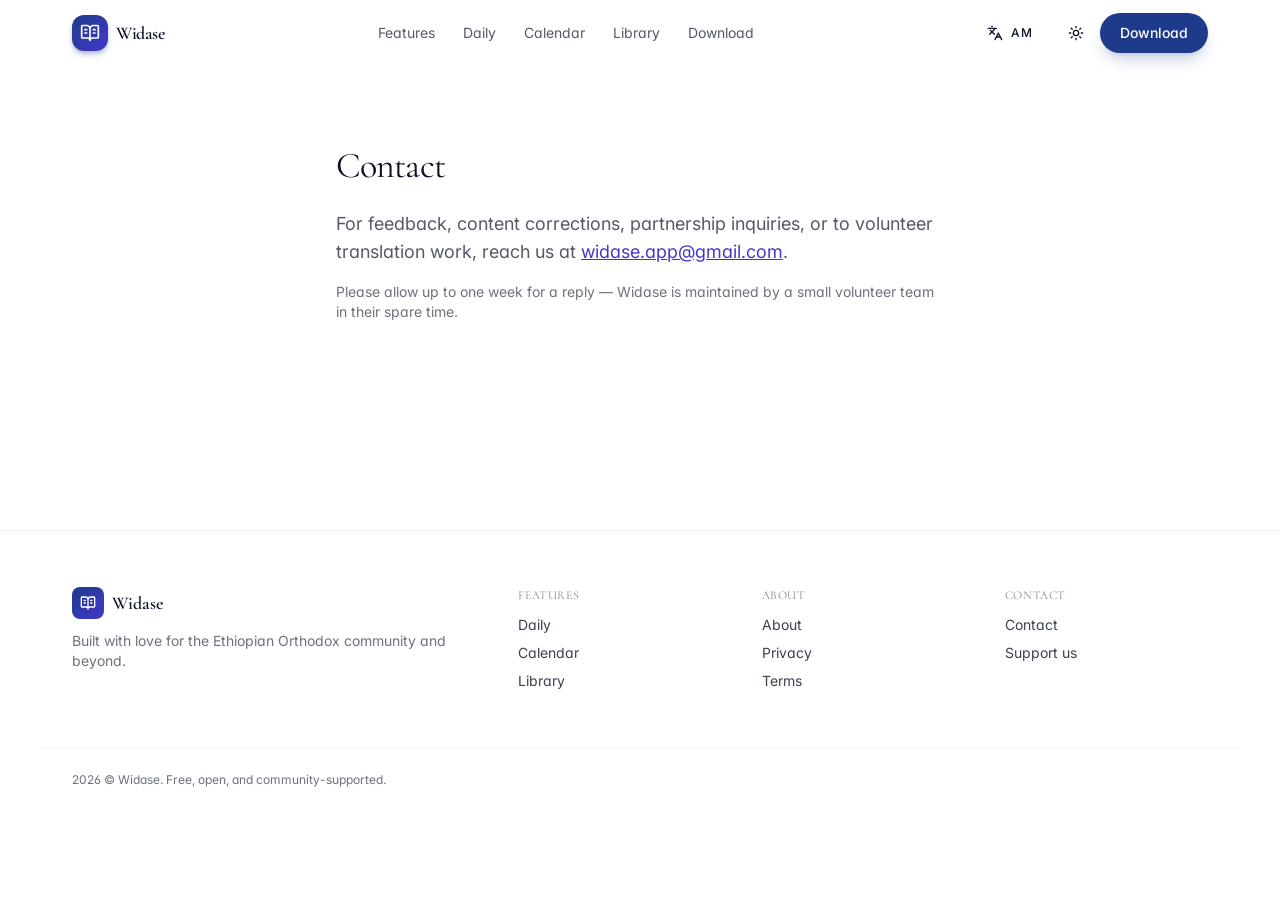
==== commit 5733a389: "Support email: widase.app@gmail.com" ====
--- a/contact/index.html
+++ b/contact/index.html
@@ -30,7 +30,7 @@
   })();
 </script> <main id="main">  <section class="container-1200 py-20 max-w-2xl"> <h1 class="font-display text-4xl">Contact</h1> <p class="mt-6 text-lg text-ink-950/70 dark:text-slate-300">
 For feedback, content corrections, partnership inquiries, or to volunteer
-      translation work, reach us at <a class="text-brand-700 dark:text-brand-400 underline" href="mailto:hello@prayerapp.com">hello@prayerapp.com</a>.
+      translation work, reach us at <a class="text-brand-700 dark:text-brand-400 underline" href="mailto:widase.app@gmail.com">widase.app@gmail.com</a>.
 </p> <p class="mt-4 text-sm text-ink-950/60 dark:text-slate-400">
 Please allow up to one week for a reply — Widase is maintained by a
       small volunteer team in their spare time.
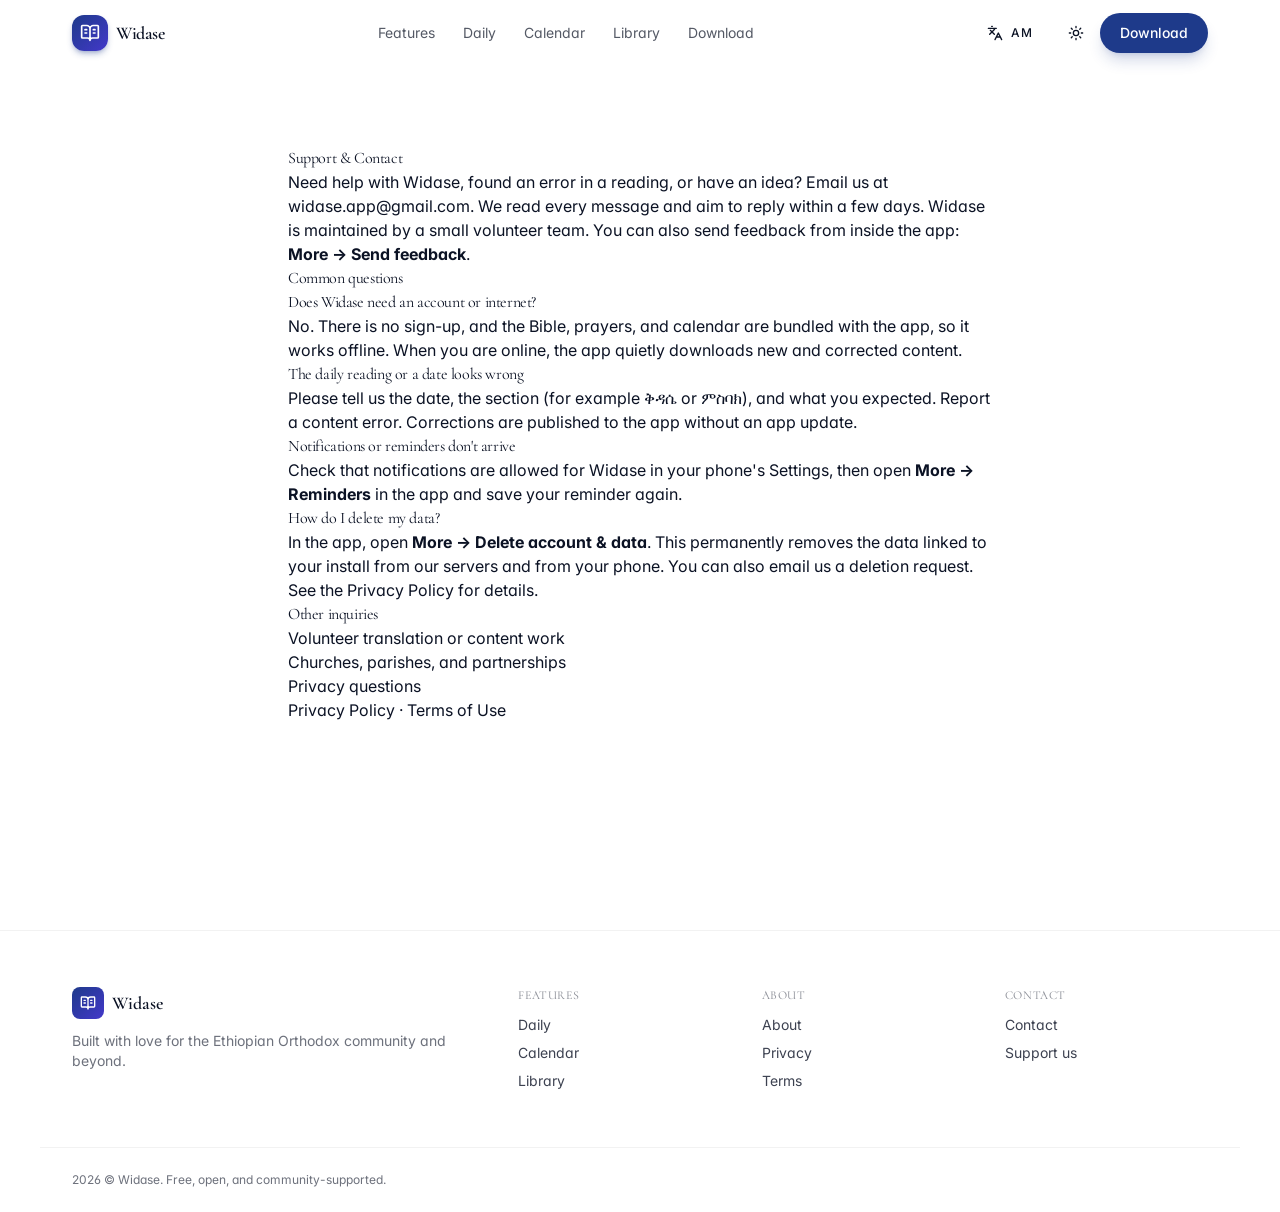
==== commit 1c2af978: "Privacy, support and terms pages for App Store review" ====
--- a/contact/index.html
+++ b/contact/index.html
@@ -1,4 +1,4 @@
-<!DOCTYPE html><html lang="en" dir="ltr" class="scroll-pt-24"> <head><meta charset="UTF-8"><meta name="viewport" content="width=device-width, initial-scale=1, viewport-fit=cover"><meta name="generator" content="Astro v4.16.19"><meta name="theme-color" content="#1E3A8A" media="(prefers-color-scheme: light)"><meta name="theme-color" content="#0B1224" media="(prefers-color-scheme: dark)"><title>Contact — Widase</title><meta name="description" content="Get in touch."><link rel="canonical" href="https://widase.github.io/contact"><!-- Open Graph --><meta property="og:type" content="website"><meta property="og:title" content="Contact — Widase"><meta property="og:description" content="Get in touch."><meta property="og:image" content="https://widase.github.io/og.png"><meta property="og:url" content="https://widase.github.io/contact"><meta name="twitter:card" content="summary_large_image"><!-- Icons --><link rel="icon" type="image/svg+xml" href="/favicon.svg"><link rel="apple-touch-icon" href="/apple-touch-icon.png"><!-- Fonts: only the families we actually use, with display=swap --><link rel="preconnect" href="https://fonts.googleapis.com"><link rel="preconnect" href="https://fonts.gstatic.com" crossorigin><link rel="stylesheet" href="https://fonts.googleapis.com/css2?family=Inter:wght@400;500;600;700&family=Cormorant+Garamond:wght@500;600;700&family=Noto+Sans+Ethiopic:wght@400;500;700&display=swap"><!-- JSON-LD: organization --><script type="application/ld+json">
+<!DOCTYPE html><html lang="en" dir="ltr" class="scroll-pt-24"> <head><meta charset="UTF-8"><meta name="viewport" content="width=device-width, initial-scale=1, viewport-fit=cover"><meta name="generator" content="Astro v4.16.19"><meta name="theme-color" content="#1E3A8A" media="(prefers-color-scheme: light)"><meta name="theme-color" content="#0B1224" media="(prefers-color-scheme: dark)"><title>Support &amp; Contact — Widase</title><meta name="description" content="Get help with Widase, report a content error, or delete your data."><link rel="canonical" href="https://widase.github.io/contact"><!-- Open Graph --><meta property="og:type" content="website"><meta property="og:title" content="Support &#38; Contact — Widase"><meta property="og:description" content="Get help with Widase, report a content error, or delete your data."><meta property="og:image" content="https://widase.github.io/og.png"><meta property="og:url" content="https://widase.github.io/contact"><meta name="twitter:card" content="summary_large_image"><!-- Icons --><link rel="icon" type="image/svg+xml" href="/favicon.svg"><link rel="apple-touch-icon" href="/apple-touch-icon.png"><!-- Fonts: only the families we actually use, with display=swap --><link rel="preconnect" href="https://fonts.googleapis.com"><link rel="preconnect" href="https://fonts.gstatic.com" crossorigin><link rel="stylesheet" href="https://fonts.googleapis.com/css2?family=Inter:wght@400;500;600;700&family=Cormorant+Garamond:wght@500;600;700&family=Noto+Sans+Ethiopic:wght@400;500;700&display=swap"><!-- JSON-LD: organization --><script type="application/ld+json">
       {JSON.stringify({
         '@context': 'https://schema.org',
         '@type': 'MobileApplication',
@@ -28,10 +28,28 @@
       localStorage.setItem('theme', next);
     });
   })();
-</script> <main id="main">  <section class="container-1200 py-20 max-w-2xl"> <h1 class="font-display text-4xl">Contact</h1> <p class="mt-6 text-lg text-ink-950/70 dark:text-slate-300">
-For feedback, content corrections, partnership inquiries, or to volunteer
-      translation work, reach us at <a class="text-brand-700 dark:text-brand-400 underline" href="mailto:widase.app@gmail.com">widase.app@gmail.com</a>.
-</p> <p class="mt-4 text-sm text-ink-950/60 dark:text-slate-400">
-Please allow up to one week for a reply — Widase is maintained by a
-      small volunteer team in their spare time.
-</p> </section>  </main> <footer class="mt-32 border-t border-black/5 dark:border-white/10 bg-white/40 dark:bg-ink-950/60"> <div class="container-1200 py-14 grid gap-10 md:grid-cols-[2fr_1fr_1fr_1fr]"> <div class="space-y-3"> <div class="flex items-center gap-2"> <span class="grid h-8 w-8 place-items-center rounded-lg bg-gradient-to-br from-brand-900 to-brand-700 text-white"> <svg width="1em" height="1em" viewBox="0 0 24 24" class="h-4 w-4" data-icon="lucide:book-open-text">   <use href="#ai:lucide:book-open-text"></use>  </svg> </span> <span class="font-display text-lg font-semibold">Widase</span> </div> <p class="text-sm text-ink-950/60 dark:text-slate-400 max-w-sm"> Built with love for the Ethiopian Orthodox community and beyond. </p> </div> <div> <h3 class="text-xs uppercase tracking-wider text-ink-950/50 dark:text-slate-500 mb-3">Features</h3> <ul class="space-y-2 text-sm"> <li> <a href="/#daily" class="text-ink-950/80 dark:text-slate-300 hover:text-brand-900 dark:hover:text-white transition"> Daily </a> </li><li> <a href="/#calendar" class="text-ink-950/80 dark:text-slate-300 hover:text-brand-900 dark:hover:text-white transition"> Calendar </a> </li><li> <a href="/#library" class="text-ink-950/80 dark:text-slate-300 hover:text-brand-900 dark:hover:text-white transition"> Library </a> </li> </ul> </div><div> <h3 class="text-xs uppercase tracking-wider text-ink-950/50 dark:text-slate-500 mb-3">About</h3> <ul class="space-y-2 text-sm"> <li> <a href="/about" class="text-ink-950/80 dark:text-slate-300 hover:text-brand-900 dark:hover:text-white transition"> About </a> </li><li> <a href="/privacy" class="text-ink-950/80 dark:text-slate-300 hover:text-brand-900 dark:hover:text-white transition"> Privacy </a> </li><li> <a href="/terms" class="text-ink-950/80 dark:text-slate-300 hover:text-brand-900 dark:hover:text-white transition"> Terms </a> </li> </ul> </div><div> <h3 class="text-xs uppercase tracking-wider text-ink-950/50 dark:text-slate-500 mb-3">Contact</h3> <ul class="space-y-2 text-sm"> <li> <a href="/contact" class="text-ink-950/80 dark:text-slate-300 hover:text-brand-900 dark:hover:text-white transition"> Contact </a> </li><li> <a href="/donate" class="text-ink-950/80 dark:text-slate-300 hover:text-brand-900 dark:hover:text-white transition"> Support us </a> </li> </ul> </div> </div> <div class="container-1200 py-6 flex flex-col sm:flex-row items-center justify-between gap-4 border-t border-black/5 dark:border-white/10 text-xs text-ink-950/60 dark:text-slate-500"> <p>2026 © Widase. Free, open, and community-supported.</p> </div> </footer> </body></html>+</script> <main id="main">  <article class="container-1200 py-20 prose prose-slate dark:prose-invert max-w-3xl"> <h1 class="font-display">Support &amp; Contact</h1> <p>
+Need help with Widase, found an error in a reading, or have an idea?
+      Email us at <a href="mailto:widase.app@gmail.com">widase.app@gmail.com</a>. We read every
+      message and aim to reply within a few days. Widase is maintained by a
+      small volunteer team. You can also send feedback from inside the app:
+<strong>More → Send feedback</strong>.
+</p> <h2>Common questions</h2> <h3>Does Widase need an account or internet?</h3> <p>
+No. There is no sign-up, and the Bible, prayers, and calendar are
+      bundled with the app, so it works offline. When you are online, the
+      app quietly downloads new and corrected content.
+</p> <h3>The daily reading or a date looks wrong</h3> <p>
+Please tell us the date, the section (for example ቅዳሴ or ምስባክ), and
+      what you expected. <a href="mailto:widase.app@gmail.com?subject=Content%20correction">Report a content error</a>.
+      Corrections are published to the app without an app update.
+</p> <h3>Notifications or reminders don't arrive</h3> <p>
+Check that notifications are allowed for Widase in your phone's
+      Settings, then open <strong>More → Reminders</strong> in the app and
+      save your reminder again.
+</p> <h3>How do I delete my data?</h3> <p>
+In the app, open <strong>More → Delete account &amp; data</strong>.
+      This permanently removes the data linked to your install from our
+      servers and from your phone. You can also
+<a href="mailto:widase.app@gmail.com?subject=Data%20deletion%20request">email us a deletion request</a>.
+      See the <a href="/privacy">Privacy Policy</a> for details.
+</p> <h2>Other inquiries</h2> <ul> <li><a href="mailto:widase.app@gmail.com?subject=Translation%20%2F%20volunteering">Volunteer translation or content work</a></li> <li><a href="mailto:widase.app@gmail.com?subject=Partnership%20inquiry">Churches, parishes, and partnerships</a></li> <li><a href="mailto:widase.app@gmail.com?subject=Privacy%20question">Privacy questions</a></li> </ul> <p> <a href="/privacy">Privacy Policy</a> · <a href="/terms">Terms of Use</a> </p> </article>  </main> <footer class="mt-32 border-t border-black/5 dark:border-white/10 bg-white/40 dark:bg-ink-950/60"> <div class="container-1200 py-14 grid gap-10 md:grid-cols-[2fr_1fr_1fr_1fr]"> <div class="space-y-3"> <div class="flex items-center gap-2"> <span class="grid h-8 w-8 place-items-center rounded-lg bg-gradient-to-br from-brand-900 to-brand-700 text-white"> <svg width="1em" height="1em" viewBox="0 0 24 24" class="h-4 w-4" data-icon="lucide:book-open-text">   <use href="#ai:lucide:book-open-text"></use>  </svg> </span> <span class="font-display text-lg font-semibold">Widase</span> </div> <p class="text-sm text-ink-950/60 dark:text-slate-400 max-w-sm"> Built with love for the Ethiopian Orthodox community and beyond. </p> </div> <div> <h3 class="text-xs uppercase tracking-wider text-ink-950/50 dark:text-slate-500 mb-3">Features</h3> <ul class="space-y-2 text-sm"> <li> <a href="/#daily" class="text-ink-950/80 dark:text-slate-300 hover:text-brand-900 dark:hover:text-white transition"> Daily </a> </li><li> <a href="/#calendar" class="text-ink-950/80 dark:text-slate-300 hover:text-brand-900 dark:hover:text-white transition"> Calendar </a> </li><li> <a href="/#library" class="text-ink-950/80 dark:text-slate-300 hover:text-brand-900 dark:hover:text-white transition"> Library </a> </li> </ul> </div><div> <h3 class="text-xs uppercase tracking-wider text-ink-950/50 dark:text-slate-500 mb-3">About</h3> <ul class="space-y-2 text-sm"> <li> <a href="/about" class="text-ink-950/80 dark:text-slate-300 hover:text-brand-900 dark:hover:text-white transition"> About </a> </li><li> <a href="/privacy" class="text-ink-950/80 dark:text-slate-300 hover:text-brand-900 dark:hover:text-white transition"> Privacy </a> </li><li> <a href="/terms" class="text-ink-950/80 dark:text-slate-300 hover:text-brand-900 dark:hover:text-white transition"> Terms </a> </li> </ul> </div><div> <h3 class="text-xs uppercase tracking-wider text-ink-950/50 dark:text-slate-500 mb-3">Contact</h3> <ul class="space-y-2 text-sm"> <li> <a href="/contact" class="text-ink-950/80 dark:text-slate-300 hover:text-brand-900 dark:hover:text-white transition"> Contact </a> </li><li> <a href="/donate" class="text-ink-950/80 dark:text-slate-300 hover:text-brand-900 dark:hover:text-white transition"> Support us </a> </li> </ul> </div> </div> <div class="container-1200 py-6 flex flex-col sm:flex-row items-center justify-between gap-4 border-t border-black/5 dark:border-white/10 text-xs text-ink-950/60 dark:text-slate-500"> <p>2026 © Widase. Free, open, and community-supported.</p> </div> </footer> </body></html>
